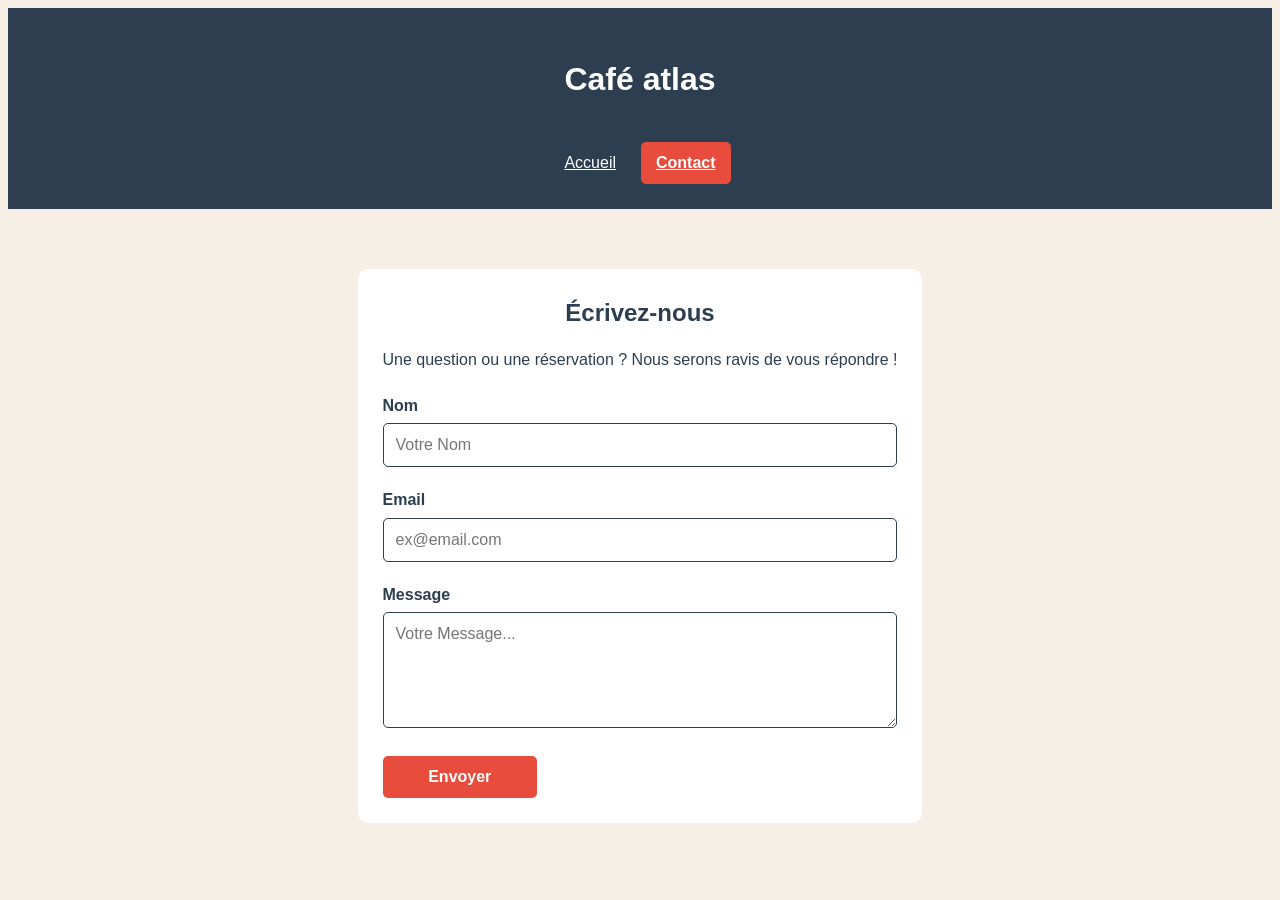
==== contact.html @ 3e197563 "ajout des pages index et contact avec style css" ====
<!DOCTYPE html>
<html lang="fr">
<head>
    <meta charset="UTF-8">
    <meta name="viewport" content="width=device-width, initial-scale=1.0">
    <title>Café Atlas Contact</title>
    <link rel="stylesheet" href="style.css">
</head>
<body>
    <header>
        <h1>Café atlas</h1>
        <nav>
            <ul>
                <li><a href="index.html">Accueil</a></li>
                <li><a href="contact.html" class="active">Contact</a></li>
            </ul>
        </nav>
    </header>
    <main>
        <section class="contact-section">
            <h2>Écrivez-nous</h2>
            <p>Une question ou une réservation ?
                Nous serons ravis de vous répondre !</p>
        <form action="#">
            <div>
                <label for="nom">Nom</label>
                <input type="text" id="nom" name="nom" placeholder="Votre Nom" required>
            </div>
            <div>
                <label for="email">Email</label>
            <input type="email" id="email" name="email" placeholder="ex@email.com" required>
            </div>
            <div>
                <label for="message">Message</label>
                <textarea id="message" name="message" rows="5" placeholder="Votre Message..."required></textarea>
            </div>

            <button type="submit"> Envoyer</button>
        </form>
        </section>
    </main>
    
</body>
</html>
---- style.css ----
body{
    font-family: 'Poppins', sans-serif;
    background-color: beige;
   background-color:#f5efe6 ;
   color:#2C3E50 ;
    line-height: 1.6;
    display: grid;
}
header{
    background-color: #2C3E50;
    color: white;
    padding: 25px;
    text-align: center;
    display: grid;
    gap: 15px;

}
nav ul {
    display: grid;
    grid-auto-flow: column;
    justify-content: center;
    gap: 10px;
    list-style: none;
    margin: 0;
    padding: 0;

    
}
nav a {
    display: block;
    color: white;
    padding: 8px 15px;
    border-radius: 5px;

}
nav a:hover{
    background-color: #E74C3C;
    border-radius: 5px;
}
 nav a.active{
    background-color: #E74C3C;
    font-weight: 600;
 }


label{
    display: block;
    font-weight: 600;
    margin-bottom: 5px;
}
input , textarea{
    width: 100%;
    box-sizing: border-box;
    padding: 12px;
    font-family: inherit;
    font-size: 1rem;
    border-radius: 5px;
    border: 1px solid #2C3E50;
    
}
input:focus ,textarea:focus {
    outline: none;
    border-color: #E74C3C;
}
button {
    padding: 12px;
    width: 30%;
    background-color: #E74C3C;
    color: white;
    border: none;
    border-radius: 5px;
    font-size: 1rem;
    font-weight: 600;
    
    
    
    
}
button:hover {
    background-color: #2C3E50;
}
.contact-section h2 {
    text-align: center;
    margin-bottom: 15px;
    color: #2C3E50;
}
main {
    display: grid;
    justify-items: centre;
    align-content: start;
    padding: 30px 15px;
}
.presentation {
    max-width: 600px;
    padding: 35px;
    text-align: 35px;
    display: grid;
    gap: 20px;
    justify-items: center;

.presentation h2,
.presentation p {
    margin: 0;
}


}
.btn {
    background-color: #E74C3C;
    color: white;
    padding: 12px 24px;
    border-radius: 5px;
    font-weight: 600;
}
.btn:hover {
    background-color: #2C3E50;
}

  

.contact-section {
    max-width: 600px;
    /* box-sizing: border-box; */
    margin: 30px auto;
    padding: 25px;
    background-color: white;
    border-radius: 10px;
}
.contact-section h2 {
    text-align: center;
    margin: 0 0 15px;
}
.contact-section p {
    text-align: center;
    margin: 0 0 20px;
}
form {
    display: grid;
    grid-template-columns: 1fr;
    gap: 20px;
}
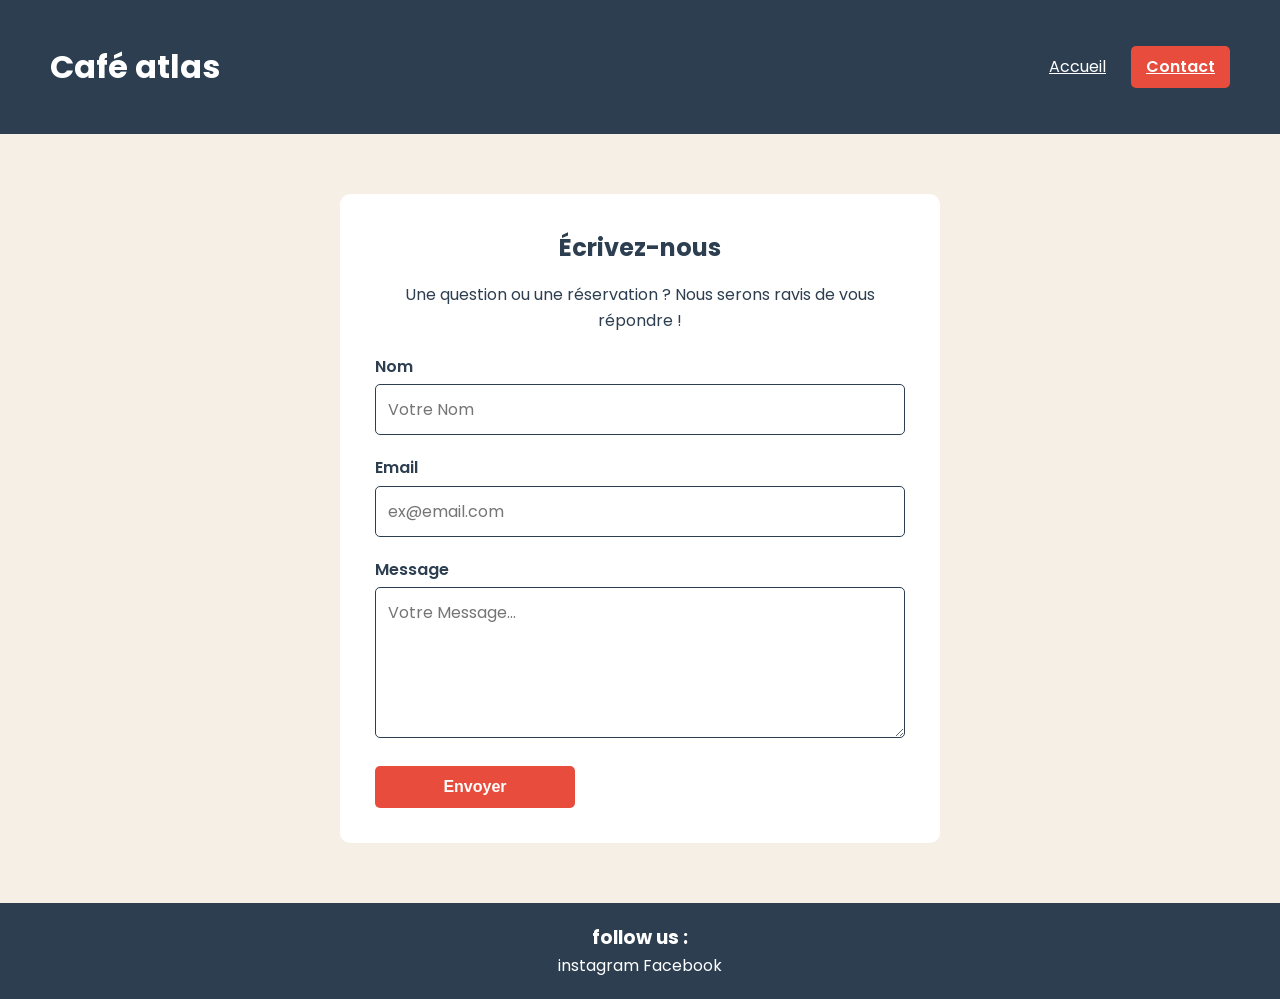
==== commit 924bd6a0: "Version finale : pages, footer, responsive et corrections CSS" ====
--- a/contact.html
+++ b/contact.html
@@ -39,6 +39,13 @@
         </form>
         </section>
     </main>
+    <footer>
+        <h3> follow us : </h3>
+            <a href="https://www.instagram.com" target="_blank"> instagram</a>
+            <a href="https://www.facebook.com" target="_blank"> Facebook</a>
+        
+
+    </footer>
     
 </body>
 </html>
--- a/style.css
+++ b/style.css
@@ -1,10 +1,14 @@
+@import url('https://fonts.googleapis.com/css2?family=Poppins:wght@400;600&display=swap');
 body{
     font-family: 'Poppins', sans-serif;
-    background-color: beige;
    background-color:#f5efe6 ;
    color:#2C3E50 ;
     line-height: 1.6;
     display: grid;
+    margin: 0;
+     min-height: 100vh;
+    display: grid;
+    grid-template-rows: auto 1fr auto;
 }
 header{
     background-color: #2C3E50;
@@ -86,17 +90,18 @@
 }
 main {
     display: grid;
-    justify-items: centre;
+    justify-items:center;
     align-content: start;
     padding: 30px 15px;
 }
 .presentation {
     max-width: 600px;
     padding: 35px;
-    text-align: 35px;
+    text-align: center;
     display: grid;
     gap: 20px;
     justify-items: center;
+    }
 
 .presentation h2,
 .presentation p {
@@ -104,7 +109,7 @@
 }
 
 
-}
+
 .btn {
     background-color: #E74C3C;
     color: white;
@@ -119,8 +124,8 @@
   
 
 .contact-section {
-    max-width: 600px;
-    /* box-sizing: border-box; */
+    max-width: 100%;
+    box-sizing: border-box;
     margin: 30px auto;
     padding: 25px;
     background-color: white;
@@ -139,4 +144,39 @@
     grid-template-columns: 1fr;
     gap: 20px;
 }
+footer{
+    background-color: #2C3E50;
+    color: white;
+    text-align: center;
+    padding: 20px;
+    
+}
+footer h3 {
+    margin: 0;
+}
+ footer a {
+    color: white;
+    text-decoration: none;
+ }
+ footer a:hover {
+    color: #E74C3C;
+ }
 
+@media (min-width :768px) {
+    header {
+        grid-template-columns: 1fr auto;
+        align-items: center;
+        text-align: left;
+        padding: 20px 50px;
+    }
+    .contact-section{
+        width: 600px;
+        padding: 35px;
+    }
+    button {
+      justify-self: start;
+        width: 200px;  
+    }
+    }
+
+
